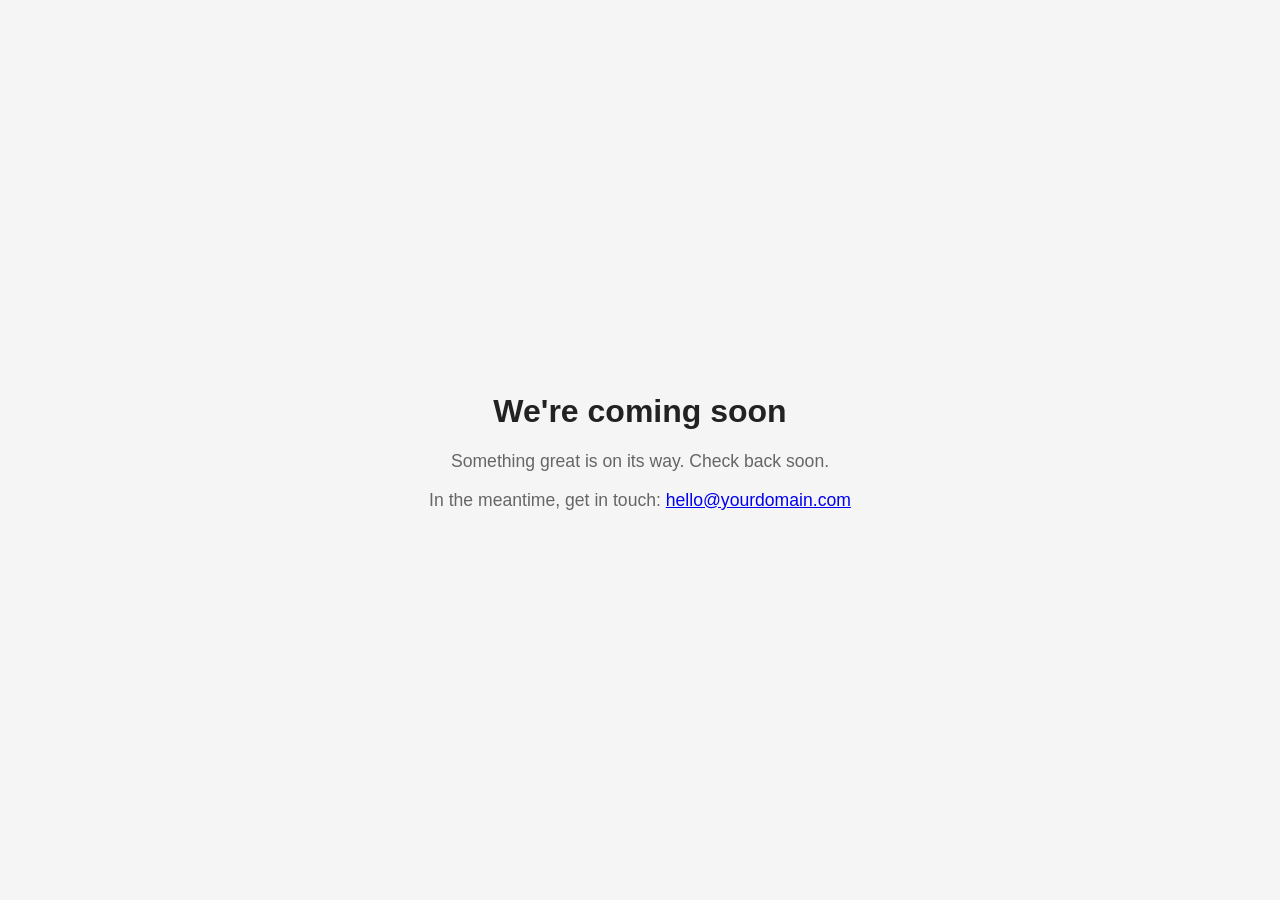
==== index.html @ 73934309 "rename to index" ====
<!DOCTYPE html>
<html lang="en">
<head>
  <meta charset="UTF-8">
  <meta name="viewport" content="width=device-width, initial-scale=1.0">
  <title>Coming Soon</title>
  <style>
    body {
      margin: 0;
      font-family: sans-serif;
      display: flex;
      justify-content: center;
      align-items: center;
      min-height: 100vh;
      background: #f5f5f5;
      text-align: center;
    }
    h1 { font-size: 2rem; color: #222; }
    p { color: #666; font-size: 1.1rem; }
  </style>
</head>
<body>
  <div>
    <h1>We're coming soon</h1>
    <p>Something great is on its way. Check back soon.</p>
    <p>In the meantime, get in touch: <a href="mailto:hello@yourdomain.com">hello@yourdomain.com</a></p>
  </div>
</body>
</html>
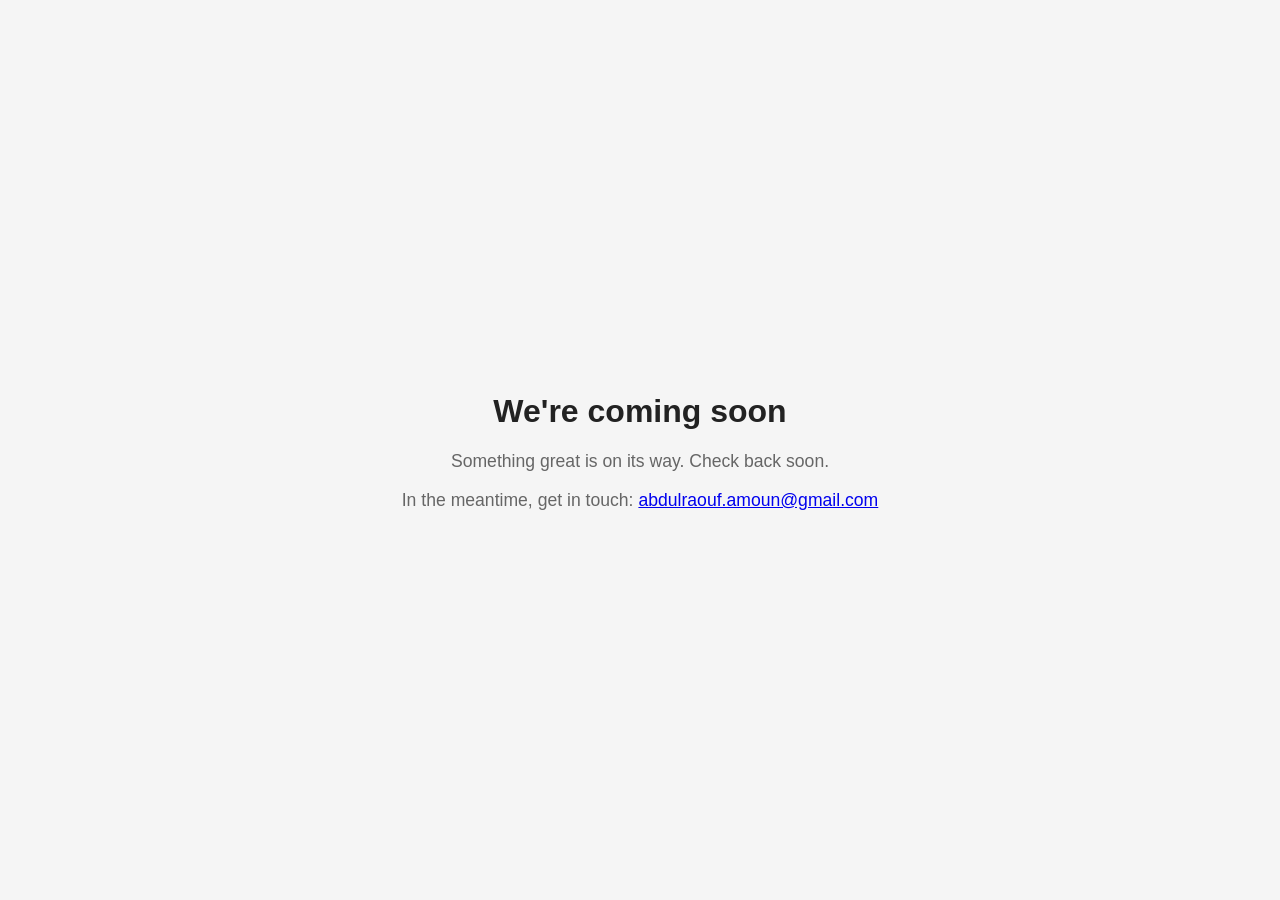
==== commit 0ac0a05a: "changed email" ====
--- a/index.html
+++ b/index.html
@@ -23,7 +23,7 @@
   <div>
     <h1>We're coming soon</h1>
     <p>Something great is on its way. Check back soon.</p>
-    <p>In the meantime, get in touch: <a href="mailto:hello@yourdomain.com">hello@yourdomain.com</a></p>
+    <p>In the meantime, get in touch: <a href="mailto:abdulraouf.amoun@gmail.com">abdulraouf.amoun@gmail.com</a></p>
   </div>
 </body>
 </html>
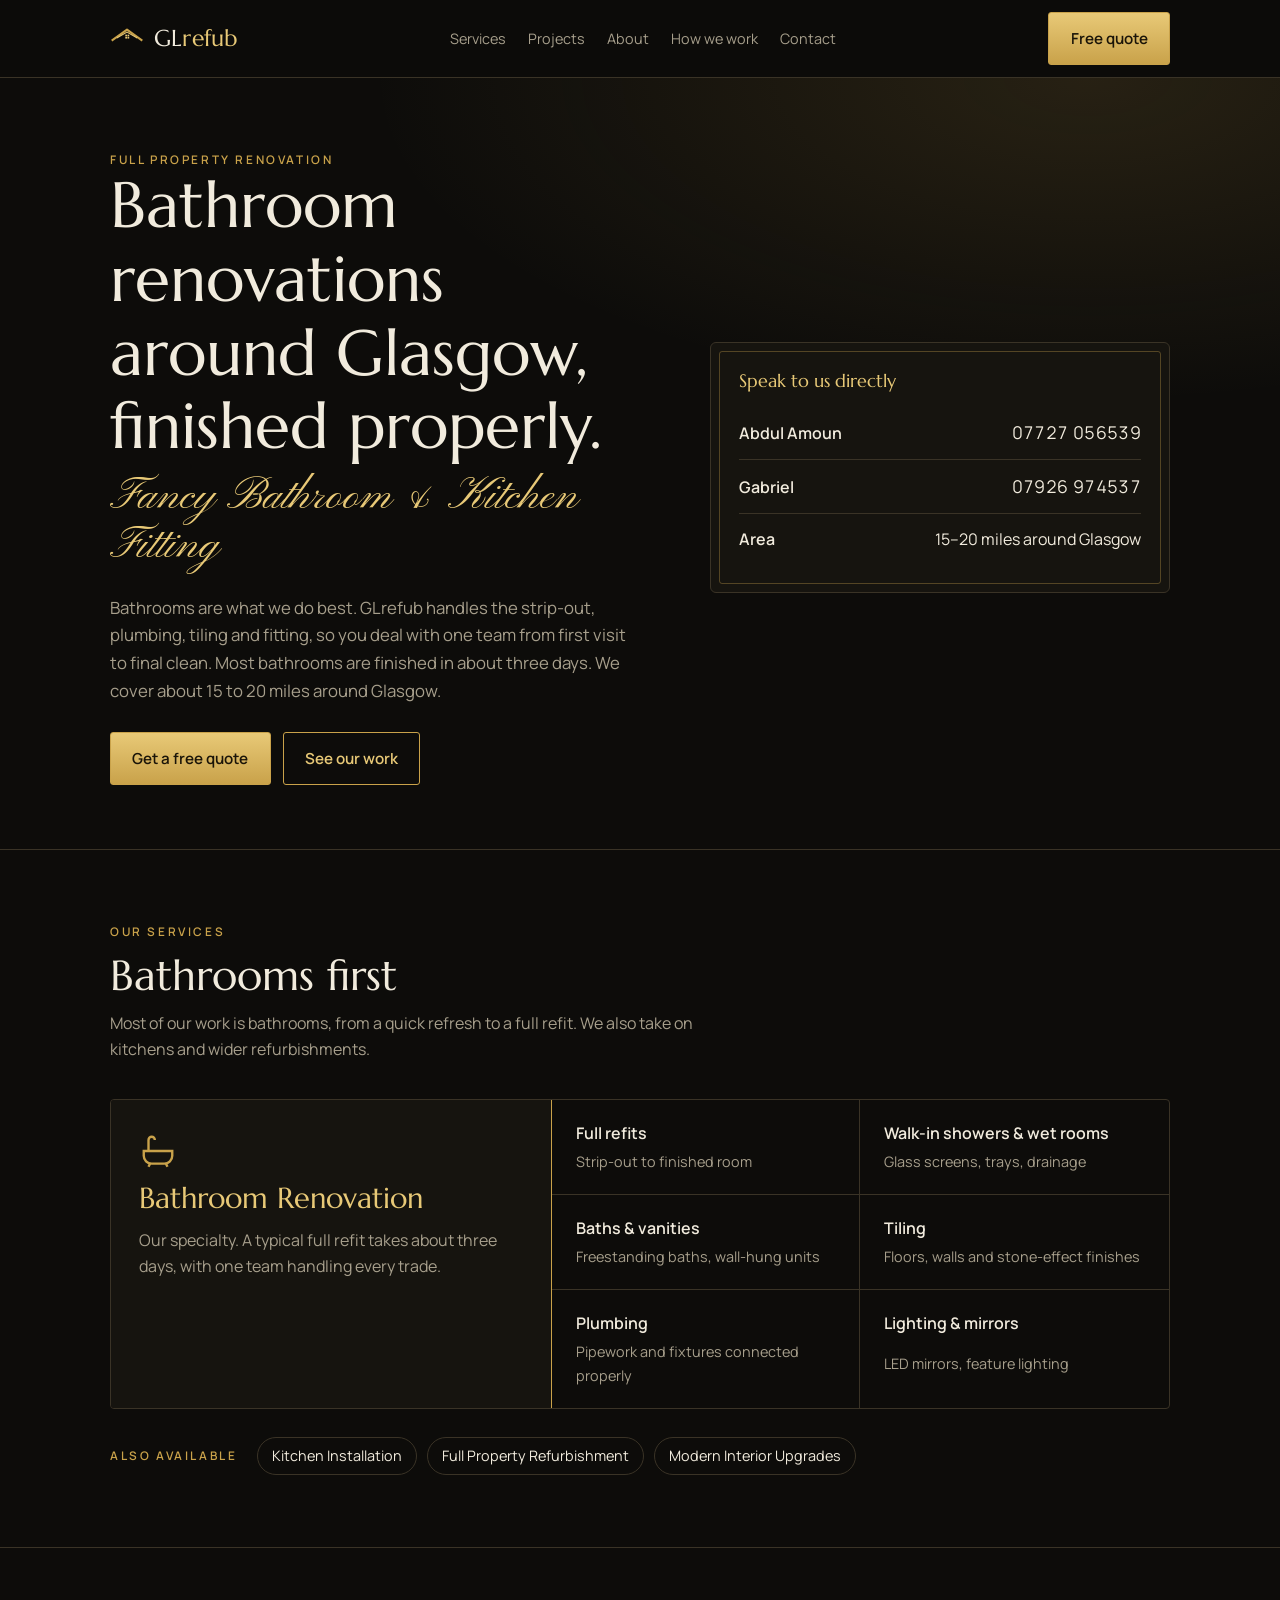
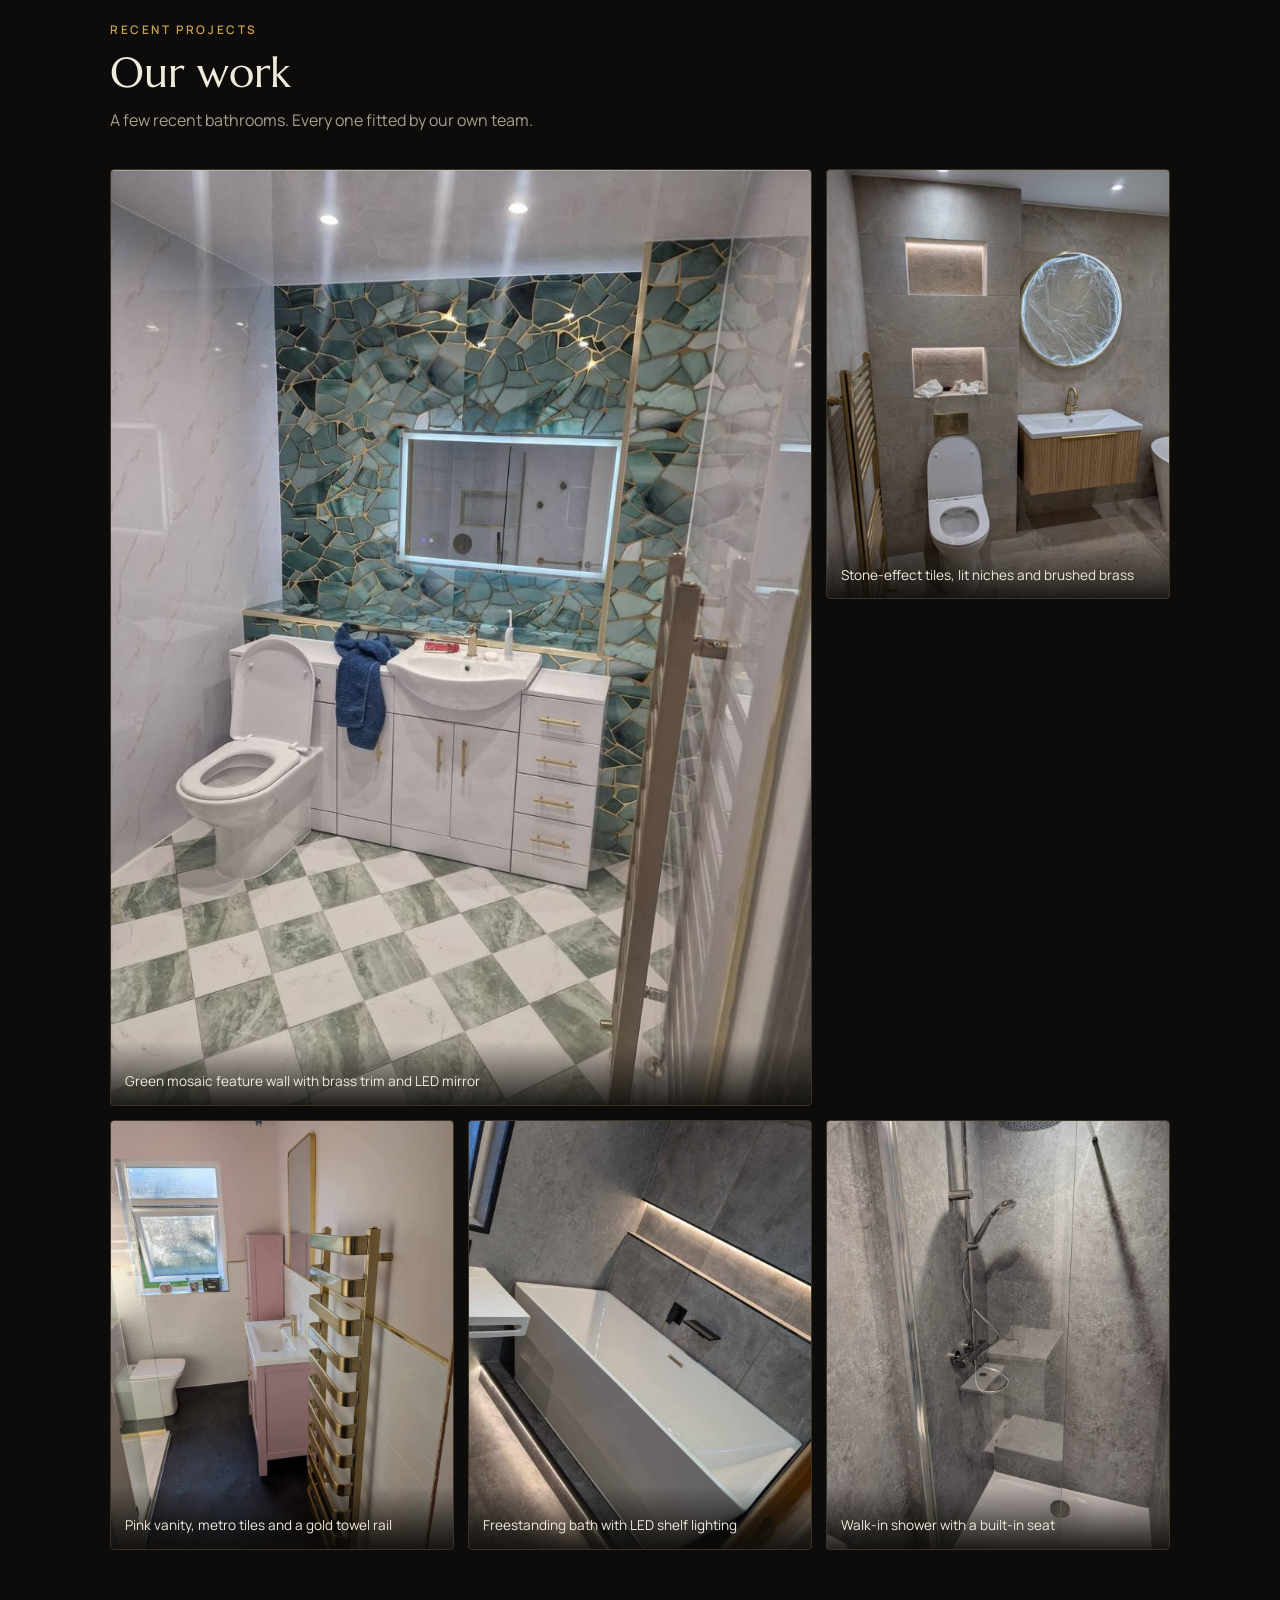
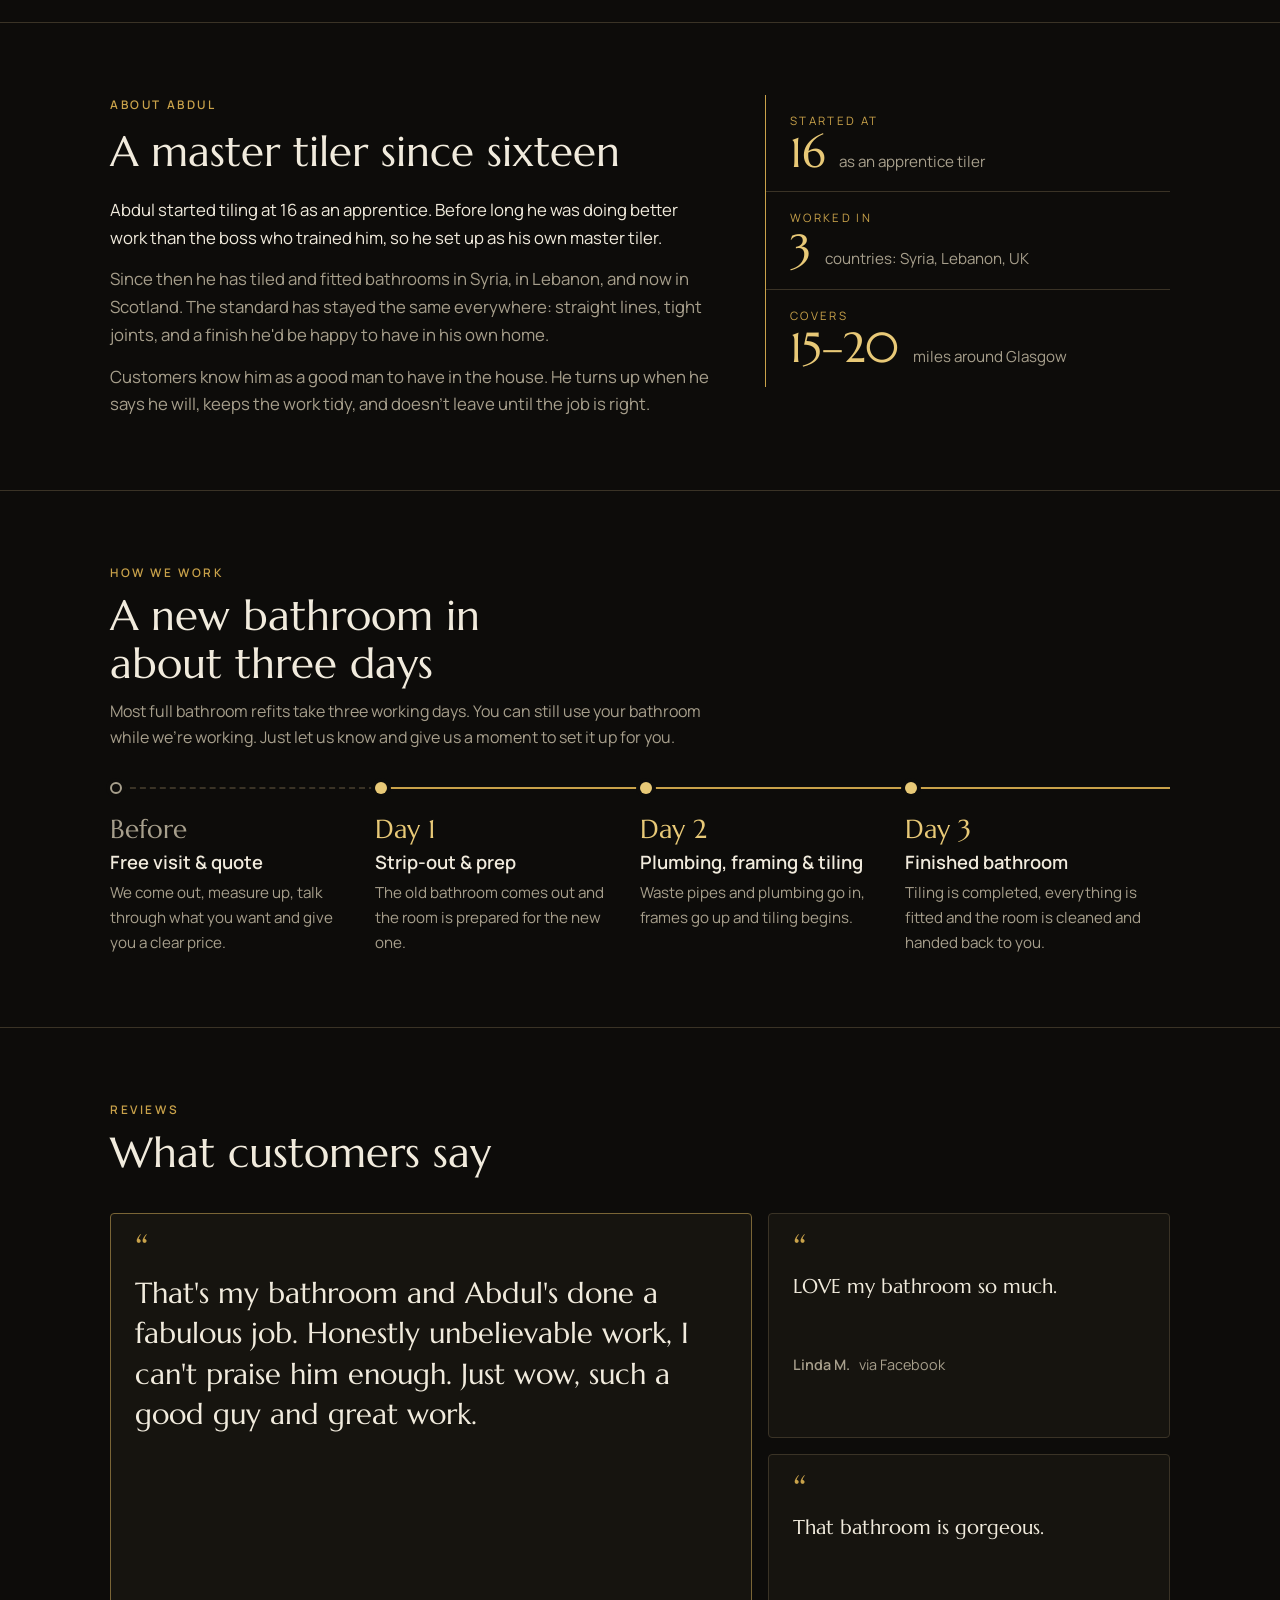
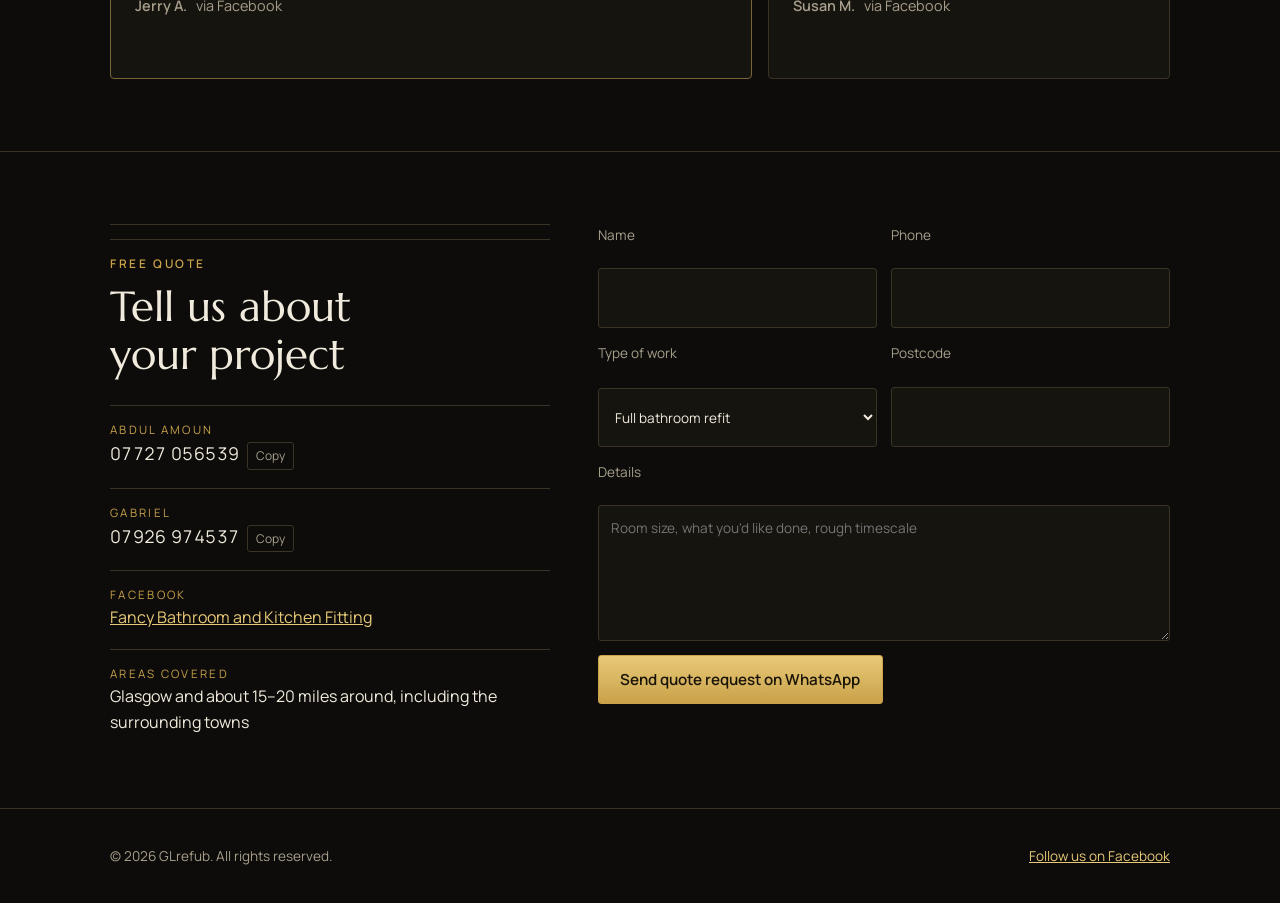
==== commit 91f1cab1: "Add files via upload" ====
--- a/index.html
+++ b/index.html
@@ -1,29 +1,180 @@
-<!DOCTYPE html>
-<html lang="en">
+<!doctype html>
+<html lang="en-GB">
 <head>
-  <meta charset="UTF-8">
-  <meta name="viewport" content="width=device-width, initial-scale=1.0">
-  <title>Coming Soon</title>
-  <style>
-    body {
-      margin: 0;
-      font-family: sans-serif;
-      display: flex;
-      justify-content: center;
-      align-items: center;
-      min-height: 100vh;
-      background: #f5f5f5;
-      text-align: center;
-    }
-    h1 { font-size: 2rem; color: #222; }
-    p { color: #666; font-size: 1.1rem; }
-  </style>
+<meta charset="utf-8">
+<meta name="viewport" content="width=device-width, initial-scale=1, viewport-fit=cover">
+<title>GLrefub | Bathroom Renovation in Glasgow</title>
+<meta name="description" content="GLrefub: bathroom renovations, tiling and plumbing around Glasgow. Most bathrooms finished in about three days. Free quotes.">
+<link rel="preconnect" href="https://fonts.googleapis.com">
+<link rel="stylesheet" href="https://fonts.googleapis.com/css2?family=Marcellus&family=Pinyon+Script&family=Manrope:wght@400;500;600;700&display=swap">
+<link rel="stylesheet" href="style.css">
 </head>
 <body>
-  <div>
-    <h1>We're coming soon</h1>
-    <p>Something great is on its way. Check back soon.</p>
-    <p>In the meantime, get in touch: <a href="mailto:abdulraouf.amoun@gmail.com">abdulraouf.amoun@gmail.com</a></p>
+<header>
+  <div class="wrap bar">
+    <a class="logo" href="#top" aria-label="GLrefub home">
+      <svg viewBox="0 0 40 28" aria-hidden="true"><path d="M2 16 L20 3 L38 16" fill="none" stroke="#c9a24a" stroke-width="2.4" stroke-linejoin="round"/><path d="M8 13 L20 6 L32 13" fill="none" stroke="#e8c977" stroke-width="1.2"/><rect x="18" y="9" width="2" height="2" fill="#e8c977"/><rect x="20.6" y="9" width="2" height="2" fill="#e8c977"/><rect x="18" y="11.6" width="2" height="2" fill="#e8c977"/><rect x="20.6" y="11.6" width="2" height="2" fill="#e8c977"/></svg>
+      <b>GL<span>refub</span></b>
+    </a>
+    <nav aria-label="Main">
+      <a href="#services">Services</a><a href="#projects">Projects</a><a href="#about">About</a><a href="#process">How we work</a><a href="#quote">Contact</a>
+    </nav>
+    <a class="btn btn-gold" href="#quote">Free quote</a>
   </div>
+</header>
+
+<main id="top">
+  <div class="hero">
+    <div class="wrap hero-grid">
+      <div>
+        <div class="eyebrow">Full Property Renovation</div>
+        <h1>Bathroom renovations around Glasgow, finished properly.</h1>
+        <div class="script">Fancy Bathroom &amp; Kitchen Fitting</div>
+        <p class="lead">Bathrooms are what we do best. GLrefub handles the strip-out, plumbing, tiling and fitting, so you deal with one team from first visit to final clean. Most bathrooms are finished in about three days. We cover about 15 to 20 miles around Glasgow.</p>
+        <div class="cta">
+          <a class="btn btn-gold" href="#quote">Get a free quote</a>
+          <a class="btn btn-ghost" href="#projects">See our work</a>
+        </div>
+      </div>
+      <aside class="card-panel" aria-label="Call us">
+        <h3>Speak to us directly</h3>
+        <div class="contact-row"><strong>Abdul Amoun</strong><span class="num">07727 056539</span></div>
+        <div class="contact-row"><strong>Gabriel</strong><span class="num">07926 974537</span></div>        <div class="contact-row"><strong>Area</strong><span>15–20 miles around Glasgow</span></div>
+      </aside>
+    </div>
+  </div>
+
+  <section id="services">
+    <div class="wrap">
+      <div class="sec-head">
+        <div class="eyebrow">Our services</div>
+        <h2>Bathrooms first</h2>
+        <p>Most of our work is bathrooms, from a quick refresh to a full refit. We also take on kitchens and wider refurbishments.</p>
+      </div>
+      <div class="feature">
+        <div class="feature-main">
+          <svg viewBox="0 0 24 24" class="ico"><path d="M3 12h18v3a5 5 0 0 1-5 5H8a5 5 0 0 1-5-5z"/><path d="M6 12V5a2 2 0 0 1 4 0"/><path d="M7 20l-1 2M17 20l1 2"/></svg>
+          <h3>Bathroom Renovation</h3>
+          <p>Our specialty. A typical full refit takes about three days, with one team handling every trade.</p>
+        </div>
+        <ul class="feature-list">
+          <li><b>Full refits</b><span>Strip-out to finished room</span></li>
+          <li><b>Walk-in showers &amp; wet rooms</b><span>Glass screens, trays, drainage</span></li>
+          <li><b>Baths &amp; vanities</b><span>Freestanding baths, wall-hung units</span></li>
+          <li><b>Tiling</b><span>Floors, walls and stone-effect finishes</span></li>
+          <li><b>Plumbing</b><span>Pipework and fixtures connected properly</span></li>
+          <li><b>Lighting &amp; mirrors</b><span>LED mirrors, feature lighting</span></li>
+        </ul>
+      </div>
+      <div class="also">
+        <div class="eyebrow">Also available</div>
+        <div class="also-row"><span>Kitchen Installation</span><span>Full Property Refurbishment</span><span>Modern Interior Upgrades</span></div>
+      </div>
+    </div>
+  </section>
+
+  <section id="projects">
+    <div class="wrap">
+      <div class="sec-head">
+        <div class="eyebrow">Recent projects</div>
+        <h2>Our work</h2>
+        <p>A few recent bathrooms. Every one fitted by our own team.</p>
+      </div>
+      <div class="gallery">
+        <figure class="shot wide"><img src="images/green-mosaic-bathroom.jpg" alt="Green mosaic feature wall with brass trim and LED mirror" loading="lazy" style="object-position:center 35%"><figcaption>Green mosaic feature wall with brass trim and LED mirror</figcaption></figure>
+        <figure class="shot"><img src="images/stone-tile-bathroom.jpg" alt="Stone-effect tiles, lit niches and brushed brass" loading="lazy" style="object-position:center 40%"><figcaption>Stone-effect tiles, lit niches and brushed brass</figcaption></figure>
+        <figure class="shot"><img src="images/pink-vanity-bathroom.jpg" alt="Pink vanity, metro tiles and a gold towel rail" loading="lazy" style="object-position:center 50%"><figcaption>Pink vanity, metro tiles and a gold towel rail</figcaption></figure>
+        <figure class="shot"><img src="images/freestanding-bath.jpg" alt="Freestanding bath with LED shelf lighting" loading="lazy" style="object-position:center 50%"><figcaption>Freestanding bath with LED shelf lighting</figcaption></figure>
+        <figure class="shot"><img src="images/walk-in-shower.jpg" alt="Walk-in shower with a built-in seat" loading="lazy" style="object-position:center 50%"><figcaption>Walk-in shower with a built-in seat</figcaption></figure>
+      </div>
+    </div>
+  </section>
+
+  <section id="about">
+    <div class="wrap about">
+      <div class="about-text">
+        <div class="eyebrow">About Abdul</div>
+        <h2>A master tiler since sixteen</h2>
+        <p>Abdul started tiling at 16 as an apprentice. Before long he was doing better work than the boss who trained him, so he set up as his own master tiler.</p>
+        <p>Since then he has tiled and fitted bathrooms in Syria, in Lebanon, and now in Scotland. The standard has stayed the same everywhere: straight lines, tight joints, and a finish he'd be happy to have in his own home.</p>
+        <p>Customers know him as a good man to have in the house. He turns up when he says he will, keeps the work tidy, and doesn't leave until the job is right.</p>
+      </div>
+      <dl class="about-facts">
+        <div><dt>Started at</dt><dd>16</dd><span>as an apprentice tiler</span></div>
+        <div><dt>Worked in</dt><dd>3</dd><span>countries: Syria, Lebanon, UK</span></div>
+        <div><dt>Covers</dt><dd>15–20</dd><span>miles around Glasgow</span></div>
+      </dl>
+    </div>
+  </section>
+
+  <section id="process">
+    <div class="wrap">
+      <div class="sec-head">
+        <div class="eyebrow">How we work</div>
+        <h2>A new bathroom in about three days</h2>
+        <p>Most full bathroom refits take three working days. You can still use your bathroom while we're working. Just let us know and give us a moment to set it up for you.</p>
+      </div>
+      <ol class="days">
+        <li class="pre"><span class="when">Before</span><h3>Free visit &amp; quote</h3><p>We come out, measure up, talk through what you want and give you a clear price.</p></li>
+        <li><span class="when">Day 1</span><h3>Strip-out &amp; prep</h3><p>The old bathroom comes out and the room is prepared for the new one.</p></li>
+        <li><span class="when">Day 2</span><h3>Plumbing, framing &amp; tiling</h3><p>Waste pipes and plumbing go in, frames go up and tiling begins.</p></li>
+        <li><span class="when">Day 3</span><h3>Finished bathroom</h3><p>Tiling is completed, everything is fitted and the room is cleaned and handed back to you.</p></li>
+      </ol>
+    </div>
+  </section>
+
+  <section id="reviews">
+    <div class="wrap">
+      <div class="sec-head">
+        <div class="eyebrow">Reviews</div>
+        <h2>What customers say</h2>
+      </div>
+      <div class="reviews">
+        <blockquote class="review big"><p>That's my bathroom and Abdul's done a fabulous job. Honestly unbelievable work, I can't praise him enough. Just wow, such a good guy and great work.</p><footer>Jerry A. <span>via Facebook</span></footer></blockquote>
+        <blockquote class="review"><p>LOVE my bathroom so much.</p><footer>Linda M. <span>via Facebook</span></footer></blockquote>
+        <blockquote class="review"><p>That bathroom is gorgeous.</p><footer>Susan M. <span>via Facebook</span></footer></blockquote>
+      </div>
+    </div>
+  </section>
+
+  <section id="quote">
+    <div class="wrap quote-grid">
+      <div class="facts">
+        <div class="sec-head" style="margin-bottom:8px">
+          <div class="eyebrow">Free quote</div>
+          <h2>Tell us about your project</h2>
+        </div>
+        <div><small>Abdul Amoun</small><span class="num" id="n1">07727 056539</span><button class="copy" data-copy="n1" type="button">Copy</button></div>
+        <div><small>Gabriel</small><span class="num" id="n2">07926 974537</span><button class="copy" data-copy="n2" type="button">Copy</button></div>        <div><small>Facebook</small><a href="https://www.facebook.com/share/1E7PvN3keN/" target="_blank" rel="noopener">Fancy Bathroom and Kitchen Fitting</a></div>
+        <div><small>Areas covered</small>Glasgow and about 15–20 miles around, including the surrounding towns</div>
+      </div>
+      <form id="quoteForm" novalidate>
+        <div class="two">
+          <label for="qName">Name<input id="qName" required autocomplete="name"></label>
+          <label for="qPhone">Phone<input id="qPhone" type="tel" required autocomplete="tel"></label>
+        </div>
+        <div class="two">
+          <label for="qType">Type of work
+            <select id="qType">
+              <option>Full bathroom refit</option><option>Shower or wet room</option><option>Bathroom tiling</option><option>Kitchen installation</option><option>Full property refurbishment</option><option>Something else</option>
+            </select>
+          </label>
+          <label for="qPost">Postcode<input id="qPost" autocomplete="postal-code"></label>
+        </div>
+        <label for="qMsg">Details<textarea id="qMsg" placeholder="Room size, what you'd like done, rough timescale"></textarea></label>
+        <div><button class="btn btn-gold" type="submit">Send quote request on WhatsApp</button></div>
+        <p id="formMsg" hidden></p>
+      </form>
+    </div>
+  </section>
+</main>
+
+<footer>
+  <div class="wrap foot">
+    <span>© 2026 GLrefub. All rights reserved.</span>
+    <a href="https://www.facebook.com/share/1E7PvN3keN/" target="_blank" rel="noopener">Follow us on Facebook</a>
+  </div>
+</footer>
+<script src="script.js"></script>
 </body>
-</html>+</html>
--- a/style.css
+++ b/style.css
@@ -0,0 +1,165 @@
+/* Layout: dark stone page, gold hairlines like the business card; single-column story that widens to two columns on desktop */
+:root{
+  --bg:#0d0c0a; --surface:#16140f; --surface-2:#1e1b15;
+  --fg:#f1ebdd; --muted:#a79f8c; --line:#3a3326;
+  --gold:#c9a24a; --gold-hi:#e8c977; --on-gold:#1a1408;
+  --f-display:"Marcellus", Georgia, serif;
+  --f-script:"Pinyon Script", "Brush Script MT", cursive;
+  --f-body:"Manrope", system-ui, -apple-system, sans-serif;
+  color-scheme:dark;
+}
+*{box-sizing:border-box}
+html{scroll-behavior:smooth}
+@media (prefers-reduced-motion:reduce){html{scroll-behavior:auto}}
+body{background:var(--bg);color:var(--fg);font:16px/1.65 var(--f-body);margin:0}
+a{color:var(--gold-hi)}
+:focus-visible{outline:2px solid var(--gold-hi);outline-offset:3px}
+.wrap{max-width:1100px;margin:0 auto;padding-inline:20px}
+h1,h2,h3{font-family:var(--f-display);font-weight:400;line-height:1.15;text-wrap:balance;margin:0}
+.eyebrow{font-size:.74rem;letter-spacing:.22em;text-transform:uppercase;color:var(--gold);font-weight:600}
+.btn{display:inline-flex;align-items:center;gap:.5em;padding:.85em 1.4em;border-radius:3px;font-weight:600;text-decoration:none;border:1px solid var(--gold);font-size:.95rem;cursor:pointer;font-family:var(--f-body)}
+.btn-gold{background:linear-gradient(180deg,var(--gold-hi),var(--gold));color:var(--on-gold)}
+.btn-ghost{color:var(--gold-hi);background:transparent}
+.btn:hover{filter:brightness(1.08)}
+
+/* header */
+header{position:sticky;top:env(safe-area-inset-top,0px);z-index:10;background:color-mix(in srgb,var(--bg) 88%,transparent);backdrop-filter:blur(8px);border-bottom:1px solid var(--line)}
+.bar{display:flex;align-items:center;justify-content:space-between;gap:16px;padding-block:12px}
+.logo{display:flex;align-items:center;gap:10px;text-decoration:none;color:var(--fg)}
+.logo svg{width:34px;height:auto}
+.logo b{font-family:var(--f-display);font-weight:400;font-size:1.45rem;letter-spacing:.01em}
+.logo b span{color:var(--gold-hi)}
+nav{display:flex;gap:22px;font-size:.9rem}
+nav a{color:var(--muted);text-decoration:none}
+nav a:hover{color:var(--fg)}
+@media (max-width:760px){nav{display:none}}
+
+/* hero */
+.hero{padding-block:72px 64px;border-bottom:1px solid var(--line);background:
+  radial-gradient(80% 60% at 85% 0%,color-mix(in srgb,var(--gold) 14%,transparent),transparent 70%),var(--bg)}
+.hero-grid{display:grid;grid-template-columns:1.2fr 1fr;gap:48px;align-items:center}
+.hero h1{font-size:clamp(2.3rem,6vw,4rem)}
+.hero .script{font-family:var(--f-script);color:var(--gold-hi);font-size:clamp(1.9rem,4.5vw,2.8rem);line-height:1.1;margin:.2em 0 .5em}
+.hero p.lead{color:var(--muted);max-width:52ch;font-size:1.05rem;margin:0 0 28px}
+.cta{display:flex;flex-wrap:wrap;gap:12px}
+.card-panel{background:var(--surface);border:1px solid var(--line);border-radius:6px;padding:28px;position:relative}
+.card-panel::before{content:"";position:absolute;inset:8px;border:1px solid color-mix(in srgb,var(--gold) 35%,transparent);border-radius:3px;pointer-events:none}
+.card-panel h3{font-size:1.1rem;margin-bottom:14px;color:var(--gold-hi)}
+.contact-row{display:flex;justify-content:space-between;align-items:baseline;gap:12px;padding-block:12px;border-top:1px solid var(--line);flex-wrap:wrap}
+.contact-row:first-of-type{border-top:0}
+.contact-row strong{font-weight:600}
+.num{font-variant-numeric:tabular-nums;font-size:1.1rem;letter-spacing:.02em;user-select:all}
+@media (max-width:860px){.hero-grid{grid-template-columns:1fr}.hero{padding-block:48px}}
+
+section{padding-block:72px;border-bottom:1px solid var(--line)}
+.sec-head{display:flex;flex-direction:column;gap:10px;margin-bottom:36px;max-width:60ch}
+.sec-head h2{font-size:clamp(1.8rem,4vw,2.6rem)}
+.sec-head p{color:var(--muted);margin:0}
+
+/* services */
+.services{display:grid;grid-template-columns:repeat(3,1fr);gap:1px;background:var(--line);border:1px solid var(--line)}
+.svc{background:var(--bg);padding:28px 24px;display:flex;flex-direction:column;gap:10px;min-width:0}
+.svc svg{width:30px;height:30px;stroke:var(--gold);fill:none;stroke-width:1.5}
+.svc h3{font-size:1.25rem}
+.svc p{color:var(--muted);margin:0;font-size:.95rem}
+@media (max-width:860px){.services{grid-template-columns:1fr 1fr}}
+@media (max-width:540px){.services{grid-template-columns:1fr}}
+
+.feature{display:grid;grid-template-columns:1fr 1.4fr;border:1px solid var(--line);border-radius:4px;overflow:hidden}
+.feature-main{background:var(--surface);padding:32px 28px;display:flex;flex-direction:column;gap:12px;border-right:1px solid var(--gold)}
+.feature-main h3{font-size:1.8rem;color:var(--gold-hi)}
+.feature-main p{color:var(--muted);margin:0}
+.ico{width:38px;height:38px;stroke:var(--gold);fill:none;stroke-width:1.5}
+.feature-list{list-style:none;margin:0;padding:0;display:grid;grid-template-columns:1fr 1fr}
+.feature-list li{padding:20px 24px;border-bottom:1px solid var(--line);display:grid;gap:4px;min-width:0}
+.feature-list li:nth-child(odd){border-right:1px solid var(--line)}
+.feature-list li:nth-last-child(-n+2){border-bottom:0}
+.feature-list b{font-weight:600}
+.feature-list span{color:var(--muted);font-size:.9rem}
+.also{margin-top:28px;display:flex;flex-wrap:wrap;gap:12px 20px;align-items:center}
+.also-row{display:flex;flex-wrap:wrap;gap:10px}
+.also-row span{border:1px solid var(--line);border-radius:999px;padding:6px 14px;font-size:.9rem}
+@media (max-width:860px){.feature{grid-template-columns:1fr}.feature-main{border-right:0;border-bottom:1px solid var(--gold)}}
+@media (max-width:540px){.feature-list{grid-template-columns:1fr}.feature-list li:nth-child(odd){border-right:0}.feature-list li:nth-last-child(2){border-bottom:1px solid var(--line)}}
+/* projects */
+.gallery{display:grid;grid-template-columns:repeat(3,1fr);gap:14px}
+.ph{aspect-ratio:4/3;max-width:100%;border:1px dashed var(--line);border-radius:4px;display:grid;place-items:center;text-align:center;padding:16px;color:var(--muted);font-size:.85rem;
+  background:repeating-linear-gradient(135deg,var(--surface) 0 14px,var(--surface-2) 14px 28px)}
+.ph span{background:var(--bg);padding:6px 10px;border-radius:3px}
+.ph.wide{grid-column:span 2;aspect-ratio:auto}
+@media (max-width:760px){.gallery{grid-template-columns:1fr 1fr}.ph.wide{grid-column:span 2;aspect-ratio:8/3}}
+
+.shot{margin:0;position:relative;aspect-ratio:4/5;max-width:100%;overflow:hidden;border-radius:4px;border:1px solid var(--line);background:var(--surface)}
+.shot.wide{grid-column:span 2;aspect-ratio:auto}
+.shot img{width:100%;height:100%;object-fit:cover;display:block;transition:transform .5s ease}
+.shot:hover img{transform:scale(1.03)}
+.shot figcaption{position:absolute;inset:auto 0 0 0;padding:28px 14px 12px;font-size:.85rem;color:#f1ebdd;background:linear-gradient(transparent,rgba(13,12,10,.88))}
+@media (prefers-reduced-motion:reduce){.shot img{transition:none}}
+@media (max-width:760px){.shot.wide{aspect-ratio:8/5}}
+@media (max-width:420px){.gallery{grid-template-columns:1fr}.shot.wide{grid-column:auto;aspect-ratio:4/5}}
+.reviews{display:grid;grid-template-columns:1.6fr 1fr;grid-template-rows:auto auto;gap:16px}
+.review{margin:0;background:var(--surface);border:1px solid var(--line);border-radius:4px;padding:24px;display:flex;flex-direction:column;justify-content:space-between;gap:16px;min-width:0}
+.review.big{grid-row:span 2;border-color:color-mix(in srgb,var(--gold) 45%,var(--line))}
+.review p{margin:0;font-family:var(--f-display);font-size:1.25rem;line-height:1.4}
+.review.big p{font-size:clamp(1.4rem,2.6vw,1.8rem)}
+.review p::before{content:"\201C";color:var(--gold);display:block;font-size:2.6rem;line-height:.6;margin-bottom:10px}
+.review footer{font-weight:600;font-size:.9rem}
+.review footer span{color:var(--muted);font-weight:400;margin-left:6px}
+@media (max-width:760px){.reviews{grid-template-columns:1fr}.review.big{grid-row:auto}}
+.about{display:grid;grid-template-columns:1.5fr 1fr;gap:48px;align-items:start}
+.about-text{display:flex;flex-direction:column;gap:14px;max-width:62ch;min-width:0}
+.about-text h2{font-size:clamp(1.8rem,4vw,2.6rem);margin-bottom:6px}
+.about-text p{margin:0;color:var(--muted);font-size:1.05rem}
+.about-text p:first-of-type{color:var(--fg)}
+.about-facts{margin:0;display:grid;gap:0;border-left:1px solid var(--gold)}
+.about-facts div{padding:16px 0 16px 24px;border-bottom:1px solid var(--line);display:grid;grid-template-columns:auto 1fr;column-gap:14px;align-items:baseline}
+.about-facts div:last-child{border-bottom:0}
+.about-facts dt{grid-column:1/-1;font-size:.72rem;letter-spacing:.2em;text-transform:uppercase;color:var(--gold)}
+.about-facts dd{margin:0;font-family:var(--f-display);font-size:2.6rem;color:var(--gold-hi);font-variant-numeric:tabular-nums;line-height:1.1}
+.about-facts span{color:var(--muted);font-size:.95rem}
+@media (max-width:860px){.about{grid-template-columns:1fr;gap:32px}}
+.days{list-style:none;margin:0;padding:0;display:grid;grid-template-columns:repeat(4,1fr);position:relative}
+.days li{position:relative;padding:28px 20px 0 0;min-width:0;border-top:2px solid var(--gold)}
+.days li.pre{border-top:2px dashed var(--line)}
+.days li::before{content:"";position:absolute;top:-7px;left:0;width:12px;height:12px;border-radius:50%;background:var(--gold-hi);box-shadow:0 0 0 4px var(--bg)}
+.days li.pre::before{background:var(--bg);border:2px solid var(--muted);width:8px;height:8px}
+.when{display:block;font-family:var(--f-display);font-size:1.6rem;color:var(--gold-hi);line-height:1}
+.days li.pre .when{color:var(--muted)}
+.days h3{font-size:1.15rem;margin:10px 0 6px;font-family:var(--f-body);font-weight:600}
+.days p{margin:0;color:var(--muted);font-size:.95rem}
+@media (max-width:860px){.days{grid-template-columns:1fr;border-left:2px solid var(--gold);margin-left:6px}
+.days li,.days li.pre{border-top:0;padding:0 0 28px 24px}.days li:last-child{padding-bottom:0}
+.days li::before{top:2px;left:-7px}.days li.pre::before{left:-6px}}
+/* process */
+.steps{display:grid;grid-template-columns:repeat(4,1fr);gap:24px;counter-reset:s}
+.step{border-top:1px solid var(--gold);padding-top:16px;min-width:0}
+.step::before{counter-increment:s;content:"Step " counter(s);font-size:.72rem;letter-spacing:.2em;text-transform:uppercase;color:var(--gold)}
+.step h3{font-size:1.2rem;margin:6px 0}
+.step p{color:var(--muted);margin:0;font-size:.95rem}
+@media (max-width:860px){.steps{grid-template-columns:1fr 1fr}}
+@media (max-width:480px){.steps{grid-template-columns:1fr}}
+
+/* reviews placeholder */
+.note{border:1px dashed var(--gold);border-radius:4px;padding:20px;color:var(--muted);background:var(--surface)}
+.note b{color:var(--gold-hi)}
+
+/* quote form */
+.quote-grid{display:grid;grid-template-columns:1fr 1.3fr;gap:48px}
+@media (max-width:860px){.quote-grid{grid-template-columns:1fr}}
+form{display:grid;gap:14px}
+.two{display:grid;grid-template-columns:1fr 1fr;gap:14px}
+@media (max-width:480px){.two{grid-template-columns:1fr}}
+label{display:grid;gap:6px;font-size:.85rem;color:var(--muted)}
+input,select,textarea{font:inherit;color:var(--fg);background:var(--surface);border:1px solid var(--line);border-radius:3px;padding:.75em .85em;width:100%}
+input:focus,select:focus,textarea:focus{border-color:var(--gold);outline:none}
+textarea{min-height:120px;resize:vertical}
+#formMsg .wa{margin-top:10px}
+#formMsg{border-left:2px solid var(--gold);padding:10px 14px;background:var(--surface);font-size:.92rem}
+.facts{display:grid;gap:18px;align-content:start}
+.facts div{border-top:1px solid var(--line);padding-top:14px}
+.facts small{display:block;font-size:.72rem;letter-spacing:.2em;text-transform:uppercase;color:var(--gold)}
+.copy{background:none;border:1px solid var(--line);color:var(--muted);border-radius:3px;font:inherit;font-size:.75rem;padding:3px 8px;cursor:pointer;margin-left:8px}
+.copy:hover{color:var(--fg);border-color:var(--gold)}
+
+footer{padding-block:36px;color:var(--muted);font-size:.85rem}
+.foot{display:flex;justify-content:space-between;flex-wrap:wrap;gap:16px;align-items:center}
